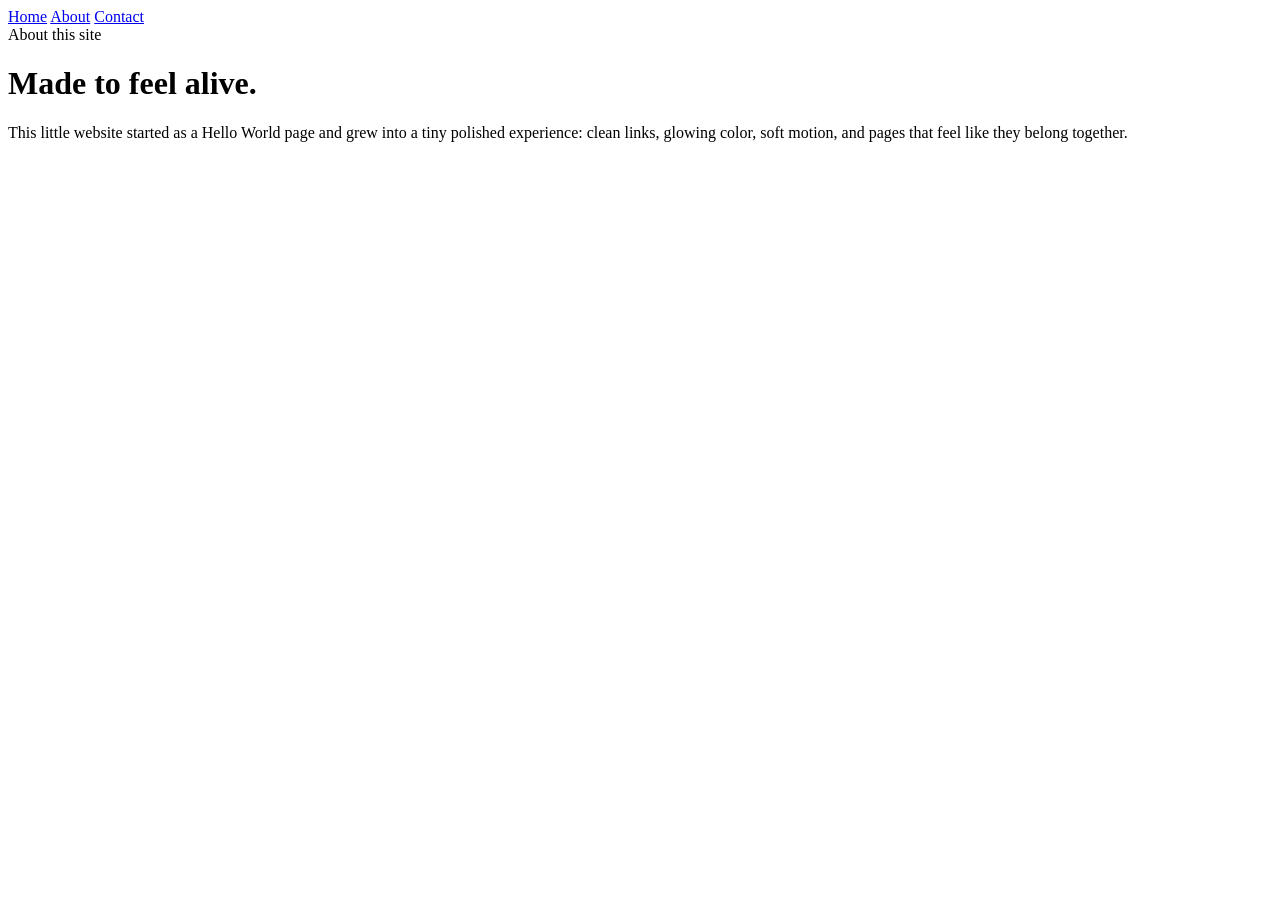
==== about.html @ bc1dacb9 "added about and contact page" ====
<!DOCTYPE html>
<html lang="en">
<head>
  <meta charset="UTF-8">
  <meta name="viewport" content="width=device-width, initial-scale=1.0">
  <title>About</title>
  <link rel="stylesheet" href="styles.css">
</head>
<body class="about-page">
  <div class="grid" aria-hidden="true"></div>
  <nav aria-label="Main navigation">
    <a href="hello-world.html">Home</a>
    <a href="about.html" aria-current="page">About</a>
    <a href="contact.html">Contact</a>
  </nav>
  <main>
    <div class="badge"><span class="spark"></span>About this site</div>
    <h1>Made to feel <span>alive.</span></h1>
    <p>This little website started as a Hello World page and grew into a tiny polished experience: clean links, glowing color, soft motion, and pages that feel like they belong together.</p>
  </main>
</body>
</html>
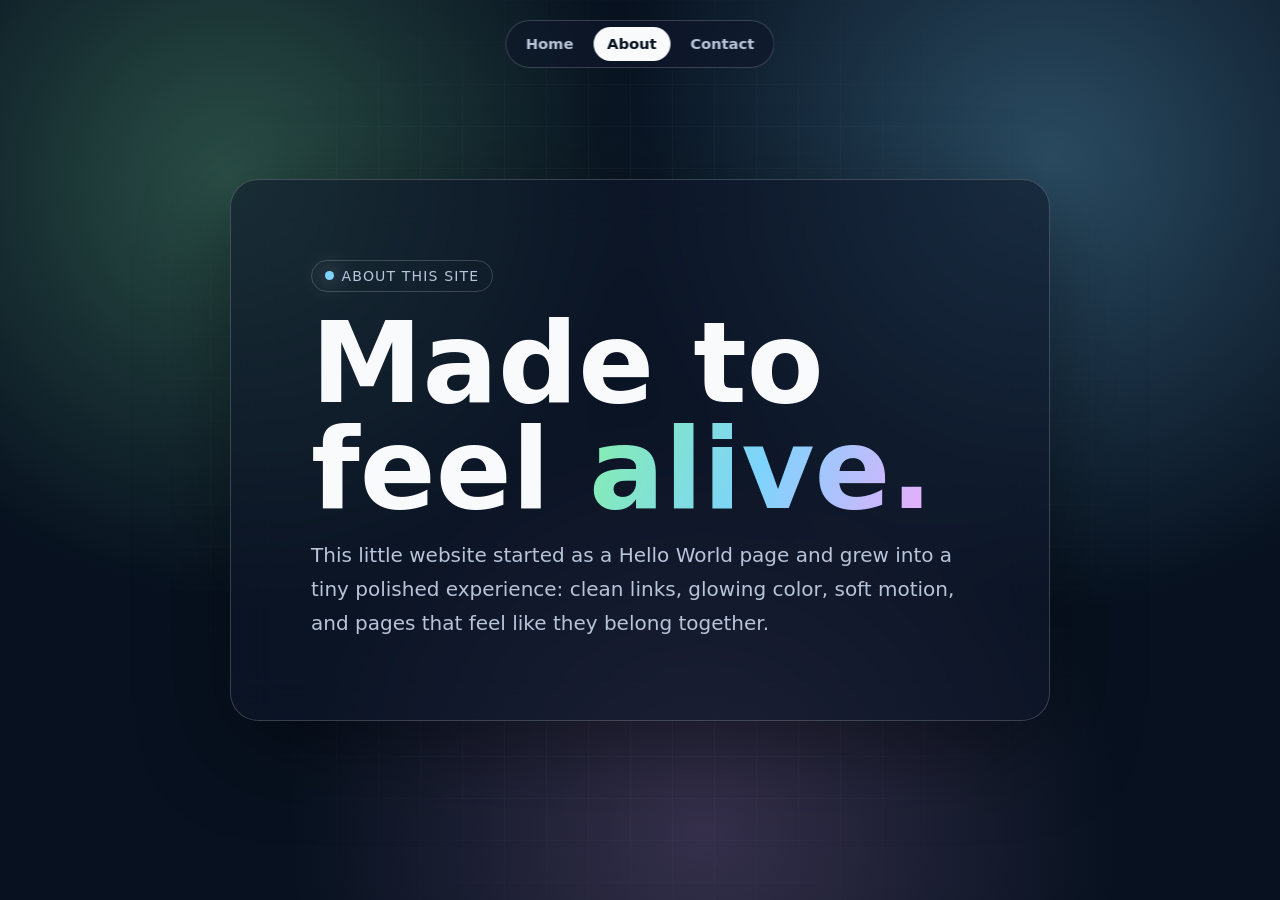
==== commit b11ff538: "index file name change" ====
--- a/about.html
+++ b/about.html
@@ -9,7 +9,7 @@
 <body class="about-page">
   <div class="grid" aria-hidden="true"></div>
   <nav aria-label="Main navigation">
-    <a href="hello-world.html">Home</a>
+    <a href="index.html">Home</a>
     <a href="about.html" aria-current="page">About</a>
     <a href="contact.html">Contact</a>
   </nav>
--- a/styles.css
+++ b/styles.css
@@ -0,0 +1,216 @@
+:root {
+  color-scheme: dark;
+  font-family: Inter, ui-sans-serif, system-ui, -apple-system, BlinkMacSystemFont, "Segoe UI", sans-serif;
+  --ink: #f8fafc;
+  --muted: #b8c4d9;
+  --blue: #7dd3fc;
+  --pink: #f0abfc;
+  --green: #86efac;
+  --panel: rgba(15, 23, 42, 0.58);
+  --line: rgba(255, 255, 255, 0.18);
+}
+
+* {
+  box-sizing: border-box;
+}
+
+body {
+  min-height: 100vh;
+  margin: 0;
+  display: grid;
+  place-items: center;
+  overflow: hidden;
+  color: var(--ink);
+  background: #07111f;
+}
+
+.home-page {
+  background:
+    radial-gradient(circle at 20% 25%, rgba(125, 211, 252, 0.32), transparent 28rem),
+    radial-gradient(circle at 80% 15%, rgba(240, 171, 252, 0.28), transparent 25rem),
+    radial-gradient(circle at 50% 90%, rgba(134, 239, 172, 0.22), transparent 28rem),
+    #07111f;
+}
+
+.about-page {
+  background:
+    radial-gradient(circle at 18% 20%, rgba(134, 239, 172, 0.28), transparent 26rem),
+    radial-gradient(circle at 82% 18%, rgba(125, 211, 252, 0.3), transparent 28rem),
+    radial-gradient(circle at 55% 92%, rgba(240, 171, 252, 0.2), transparent 26rem),
+    #07111f;
+}
+
+.contact-page {
+  background:
+    radial-gradient(circle at 22% 18%, rgba(240, 171, 252, 0.28), transparent 28rem),
+    radial-gradient(circle at 78% 24%, rgba(134, 239, 172, 0.24), transparent 24rem),
+    radial-gradient(circle at 55% 92%, rgba(125, 211, 252, 0.26), transparent 28rem),
+    #07111f;
+}
+
+nav {
+  position: fixed;
+  top: 1.25rem;
+  left: 50%;
+  z-index: 2;
+  display: flex;
+  gap: 0.4rem;
+  padding: 0.35rem;
+  border: 1px solid var(--line);
+  border-radius: 999px;
+  background: rgba(15, 23, 42, 0.62);
+  backdrop-filter: blur(18px);
+  transform: translateX(-50%);
+}
+
+nav a {
+  padding: 0.55rem 0.85rem;
+  border-radius: 999px;
+  color: var(--muted);
+  font-size: 0.92rem;
+  font-weight: 700;
+  text-decoration: none;
+  white-space: nowrap;
+}
+
+nav a:hover,
+nav a[aria-current="page"] {
+  color: #07111f;
+  background: #f8fafc;
+}
+
+.grid {
+  position: fixed;
+  inset: 0;
+  background-image:
+    linear-gradient(rgba(255, 255, 255, 0.06) 1px, transparent 1px),
+    linear-gradient(90deg, rgba(255, 255, 255, 0.06) 1px, transparent 1px);
+  background-size: 42px 42px;
+  mask-image: radial-gradient(circle, black, transparent 72%);
+  animation: drift 12s linear infinite;
+}
+
+main {
+  position: relative;
+  width: min(92vw, 760px);
+  padding: clamp(2rem, 7vw, 5rem);
+  border: 1px solid var(--line);
+  border-radius: 28px;
+  background: var(--panel);
+  box-shadow: 0 26px 90px rgba(0, 0, 0, 0.38);
+  backdrop-filter: blur(22px);
+  text-align: center;
+}
+
+.about-page main {
+  width: min(92vw, 820px);
+  text-align: left;
+}
+
+.badge {
+  display: inline-flex;
+  gap: 0.5rem;
+  align-items: center;
+  padding: 0.45rem 0.8rem;
+  border: 1px solid var(--line);
+  border-radius: 999px;
+  color: var(--muted);
+  font-size: 0.88rem;
+  letter-spacing: 0.08em;
+  text-transform: uppercase;
+}
+
+.spark {
+  width: 0.55rem;
+  height: 0.55rem;
+  border-radius: 50%;
+  background: var(--green);
+  box-shadow: 0 0 22px currentColor;
+}
+
+.about-page .spark {
+  background: var(--blue);
+}
+
+.contact-page .spark {
+  background: var(--pink);
+}
+
+h1 {
+  margin: 1.1rem 0 1rem;
+  font-size: clamp(3rem, 10vw, 7rem);
+  line-height: 0.95;
+  letter-spacing: 0;
+}
+
+.home-page h1 {
+  margin-top: 1.2rem;
+  font-size: clamp(3.4rem, 13vw, 8.5rem);
+  line-height: 0.9;
+}
+
+h1 span {
+  color: transparent;
+  background: linear-gradient(110deg, var(--blue), var(--pink), var(--green));
+  -webkit-background-clip: text;
+  background-clip: text;
+}
+
+.home-page h1 span,
+.contact-page h1 span {
+  display: block;
+}
+
+.about-page h1 span {
+  background-image: linear-gradient(110deg, var(--green), var(--blue), var(--pink));
+}
+
+.contact-page h1 span {
+  background-image: linear-gradient(110deg, var(--pink), var(--blue), var(--green));
+}
+
+p {
+  max-width: 42rem;
+  margin: 0 auto;
+  color: var(--muted);
+  font-size: clamp(1rem, 2vw, 1.25rem);
+  line-height: 1.7;
+}
+
+.about-page p {
+  margin: 0;
+}
+
+.contact-page p {
+  max-width: 38rem;
+}
+
+.button {
+  display: inline-flex;
+  align-items: center;
+  justify-content: center;
+  min-height: 3rem;
+  margin-top: 2rem;
+  padding: 0 1.2rem;
+  border: 1px solid rgba(255, 255, 255, 0.22);
+  border-radius: 999px;
+  color: #07111f;
+  background: #f8fafc;
+  font: inherit;
+  font-weight: 800;
+  text-decoration: none;
+  cursor: pointer;
+  box-shadow: 0 14px 40px rgba(125, 211, 252, 0.22);
+  transition: transform 160ms ease, box-shadow 160ms ease;
+}
+
+.button:hover {
+  transform: translateY(-2px);
+  box-shadow: 0 18px 52px rgba(240, 171, 252, 0.25);
+}
+
+@keyframes drift {
+  to {
+    transform: translate3d(42px, 42px, 0);
+  }
+}
